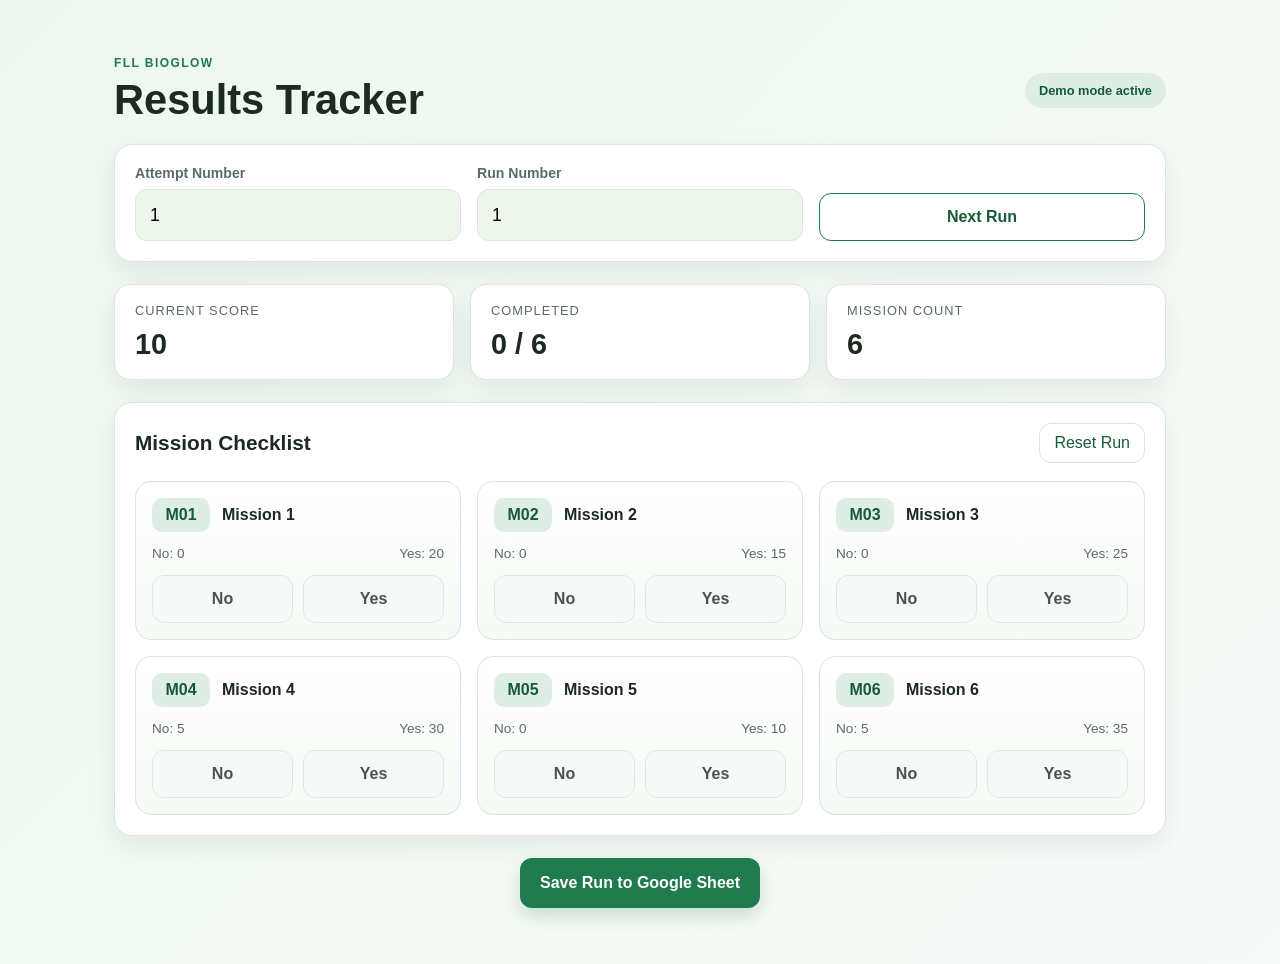
==== robot_game_tracker/frontend/index.html @ 1a1c90d8 "create robot game tracker" ====
<!DOCTYPE html>
<html lang="en">
  <head>
    <meta charset="UTF-8" />
    <meta name="viewport" content="width=device-width, initial-scale=1.0" />
    <title>FLL Bioglow Results Tracker</title>
    <link rel="stylesheet" href="styles.css" />
  </head>
  <body>
    <div class="app-shell">
      <header class="topbar">
        <div>
          <p class="eyebrow">FLL Bioglow</p>
          <h1>Results Tracker</h1>
        </div>
        <div id="saveStatus" class="status-pill" aria-live="polite">Ready</div>
      </header>

      <section class="panel controls">
        <div class="field-group">
          <label for="attemptNumber">Attempt Number</label>
          <input id="attemptNumber" type="number" min="1" value="1" />
        </div>

        <div class="field-group">
          <label for="runNumber">Run Number</label>
          <input id="runNumber" type="number" min="1" value="1" />
        </div>

        <button id="nextRunButton" class="secondary-button" type="button">Next Run</button>
      </section>

      <section class="summary-row">
        <div class="summary-card">
          <span class="summary-label">Current Score</span>
          <strong id="currentScore">0</strong>
        </div>
        <div class="summary-card">
          <span class="summary-label">Completed</span>
          <strong id="completedCount">0 / 0</strong>
        </div>
        <div class="summary-card">
          <span class="summary-label">Mission Count</span>
          <strong id="missionCount">0</strong>
        </div>
      </section>

      <section class="panel mission-panel">
        <div class="mission-header">
          <h2>Mission Checklist</h2>
          <button id="resetRunButton" class="ghost-button" type="button">Reset Run</button>
        </div>

        <div id="missionList" class="mission-list" aria-live="polite"></div>
      </section>

      <section class="actions">
        <button id="saveRunButton" class="primary-button" type="button">Save Run to Google Sheet</button>
      </section>
    </div>

    <script src="app.js"></script>
  </body>
</html>
---- robot_game_tracker/frontend/styles.css ----
:root {
  --bg: #f4f7f2;
  --panel: #ffffff;
  --panel-alt: #eef6ec;
  --primary: #1f7a4d;
  --primary-dark: #165b38;
  --primary-soft: #dfeee5;
  --accent: #d4972a;
  --text: #1d2a22;
  --muted: #5a6c63;
  --border: #d9e5dc;
  --success: #1d8d4a;
  --danger: #d44747;
  --shadow: 0 10px 24px rgba(26, 60, 40, 0.08);
}

* {
  box-sizing: border-box;
}

body {
  margin: 0;
  font-family: Arial, Helvetica, sans-serif;
  background: linear-gradient(135deg, #edf7ef 0%, #f8faf8 100%);
  color: var(--text);
}

button,
input {
  font: inherit;
}

.app-shell {
  max-width: 1100px;
  margin: 32px auto;
  padding: 24px;
}

.topbar {
  display: flex;
  justify-content: space-between;
  align-items: center;
  gap: 16px;
  margin-bottom: 20px;
}

.eyebrow {
  margin: 0 0 6px;
  font-size: 12px;
  letter-spacing: 0.12em;
  text-transform: uppercase;
  color: var(--primary);
  font-weight: 700;
}

h1 {
  margin: 0;
  font-size: clamp(2rem, 4vw, 2.6rem);
}

h2 {
  margin: 0;
  font-size: 1.3rem;
}

.panel {
  background: var(--panel);
  border-radius: 18px;
  box-shadow: var(--shadow);
  border: 1px solid var(--border);
}

.controls {
  padding: 20px;
  display: grid;
  grid-template-columns: repeat(auto-fit, minmax(180px, 1fr));
  gap: 16px;
  align-items: end;
}

.field-group {
  display: flex;
  flex-direction: column;
  gap: 8px;
}

.field-group label {
  font-size: 0.88rem;
  color: var(--muted);
  font-weight: 700;
}

.field-group input {
  height: 52px;
  border-radius: 12px;
  border: 1px solid var(--border);
  padding: 0 14px;
  font-size: 1.1rem;
  background: var(--panel-alt);
}

.primary-button,
.secondary-button,
.ghost-button,
.answer-button {
  border: none;
  border-radius: 12px;
  cursor: pointer;
  transition: transform 0.15s ease, box-shadow 0.15s ease, opacity 0.15s ease;
}

.primary-button:hover,
.secondary-button:hover,
.ghost-button:hover,
.answer-button:hover {
  transform: translateY(-1px);
}

.primary-button {
  background: var(--primary);
  color: white;
  padding: 16px 20px;
  font-weight: 700;
  box-shadow: 0 8px 18px rgba(31, 122, 77, 0.2);
}

.secondary-button {
  background: #fff;
  color: var(--primary-dark);
  border: 1px solid var(--primary);
  padding: 14px 18px;
  font-weight: 700;
}

.ghost-button {
  background: transparent;
  color: var(--primary-dark);
  border: 1px solid var(--border);
  padding: 10px 14px;
}

.summary-row {
  margin: 22px 0;
  display: grid;
  grid-template-columns: repeat(auto-fit, minmax(160px, 1fr));
  gap: 16px;
}

.summary-card {
  background: var(--panel);
  border: 1px solid var(--border);
  border-radius: 16px;
  padding: 18px 20px;
  box-shadow: var(--shadow);
  display: flex;
  flex-direction: column;
  gap: 10px;
}

.summary-label {
  font-size: 0.8rem;
  letter-spacing: 0.08em;
  text-transform: uppercase;
  color: var(--muted);
}

.summary-card strong {
  font-size: 1.8rem;
}

.status-pill {
  display: inline-flex;
  align-items: center;
  justify-content: center;
  min-width: 100px;
  padding: 10px 14px;
  border-radius: 999px;
  font-size: 0.8rem;
  font-weight: 700;
  background: var(--primary-soft);
  color: var(--primary-dark);
}

.mission-panel {
  padding: 20px;
}

.mission-header {
  display: flex;
  justify-content: space-between;
  align-items: center;
  gap: 16px;
  margin-bottom: 18px;
}

.mission-list {
  display: grid;
  grid-template-columns: repeat(auto-fit, minmax(260px, 1fr));
  gap: 16px;
}

.mission-card {
  background: linear-gradient(180deg, #ffffff 0%, #f6faf6 100%);
  border: 1px solid var(--border);
  border-radius: 16px;
  padding: 16px;
  display: flex;
  flex-direction: column;
  gap: 14px;
}

.mission-top {
  display: flex;
  justify-content: space-between;
  align-items: center;
  gap: 12px;
}

.mission-id {
  display: inline-flex;
  align-items: center;
  justify-content: center;
  min-width: 58px;
  padding: 8px 10px;
  border-radius: 10px;
  font-weight: 700;
  color: var(--primary-dark);
  background: var(--primary-soft);
}

.mission-name {
  font-weight: 700;
  flex: 1;
}

.score-strip {
  display: flex;
  justify-content: space-between;
  gap: 12px;
  font-size: 0.85rem;
  color: var(--muted);
}

.answer-row {
  display: grid;
  grid-template-columns: 1fr 1fr;
  gap: 10px;
}

.answer-button {
  padding: 14px 10px;
  font-weight: 700;
  border: 1px solid var(--border);
  background: #f7f9f8;
  color: var(--text);
}

.answer-button.inactive {
  opacity: 0.8;
}

.answer-button.yes.selected {
  background: rgba(29, 141, 74, 0.12);
  border-color: var(--success);
  color: var(--success);
}

.answer-button.no.selected {
  background: rgba(212, 71, 71, 0.08);
  border-color: var(--danger);
  color: var(--danger);
}

.actions {
  margin-top: 22px;
  display: flex;
  justify-content: center;
}

@media (max-width: 640px) {
  .app-shell {
    padding: 16px;
  }

  .topbar,
  .mission-header {
    flex-direction: column;
    align-items: flex-start;
  }
}
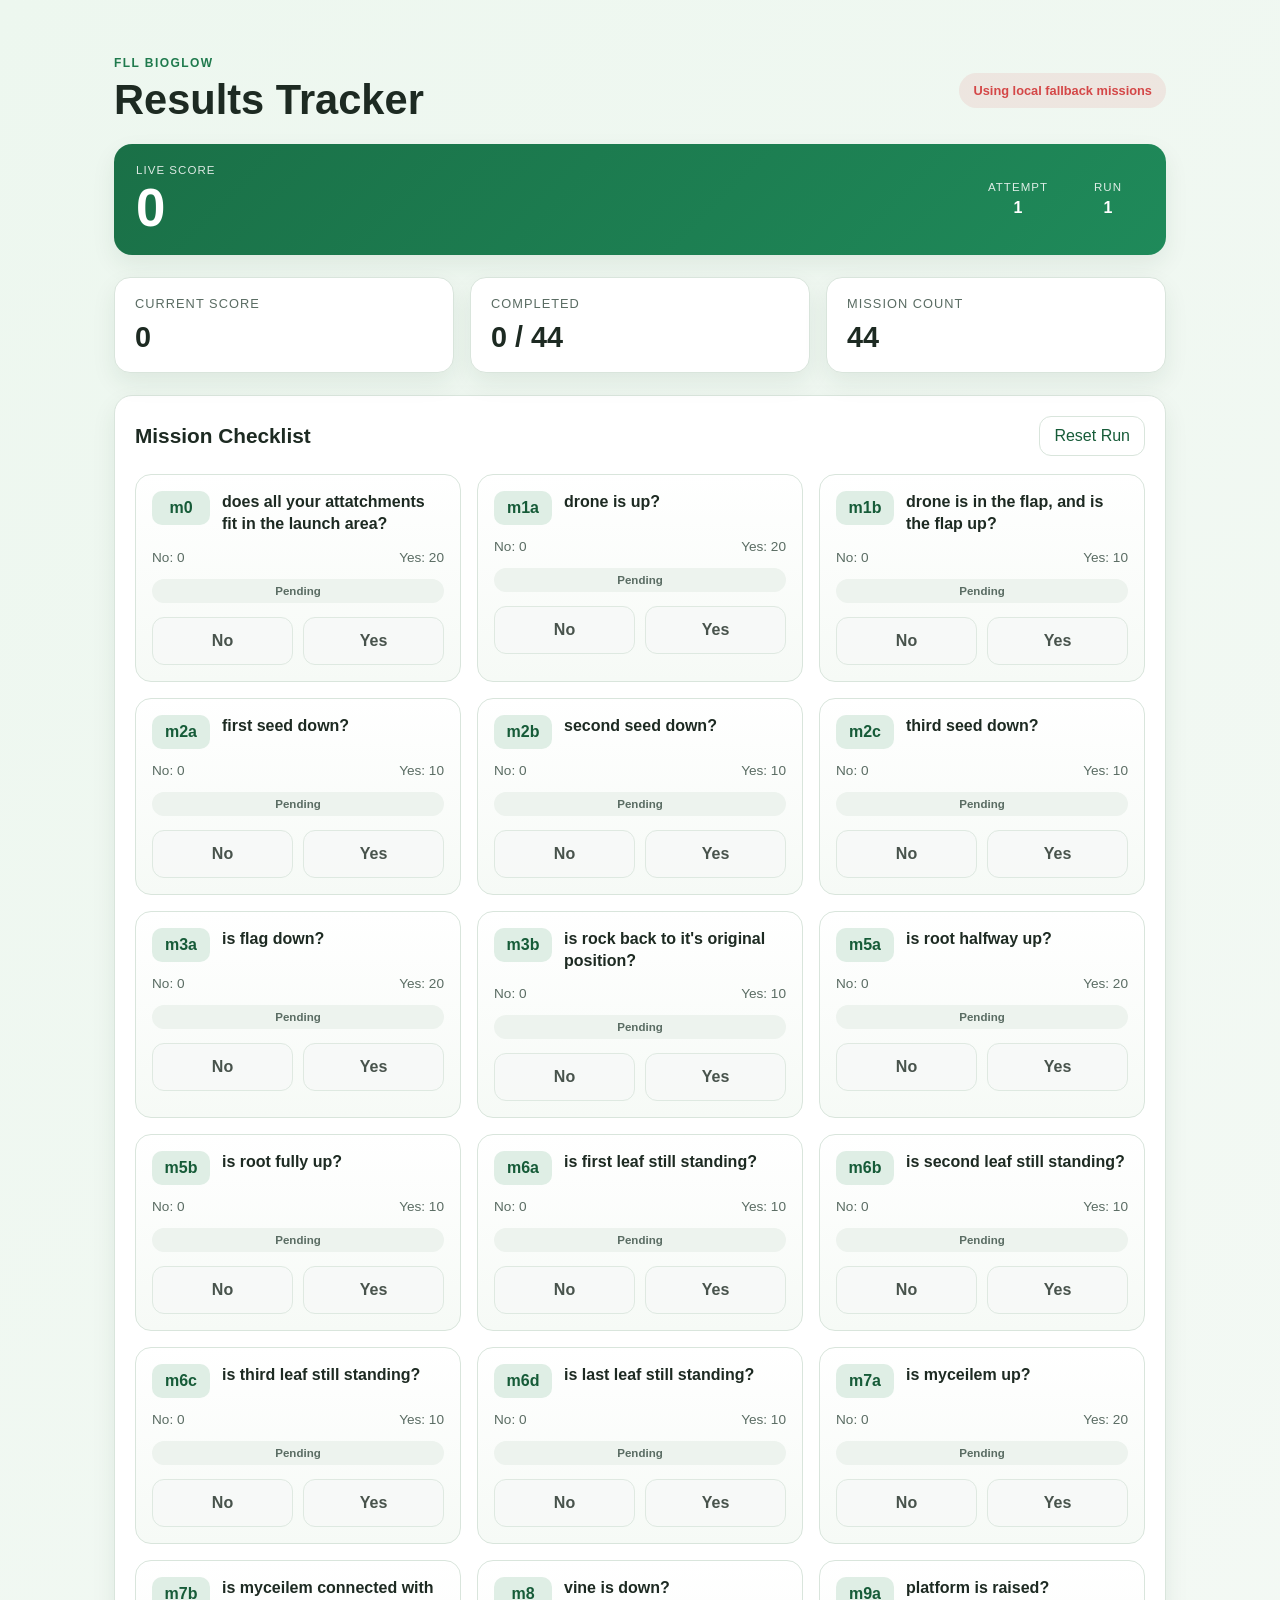
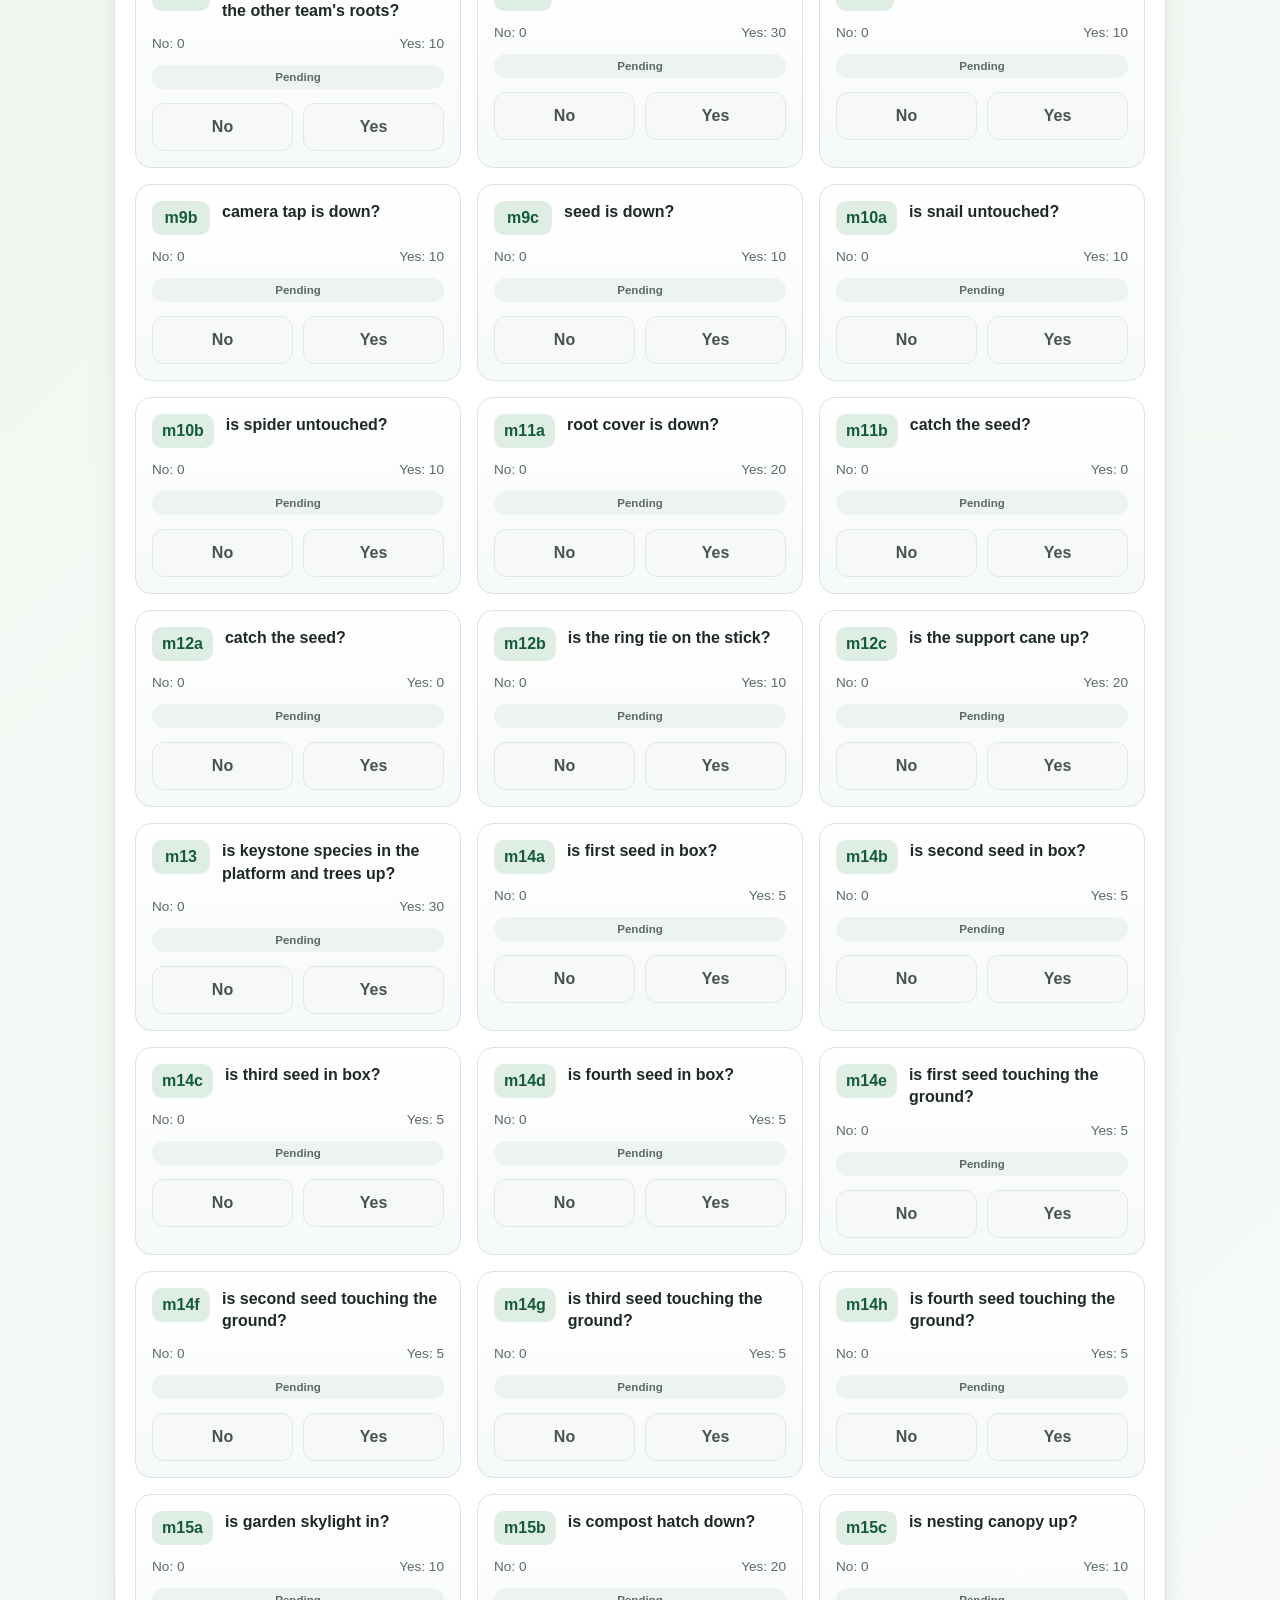
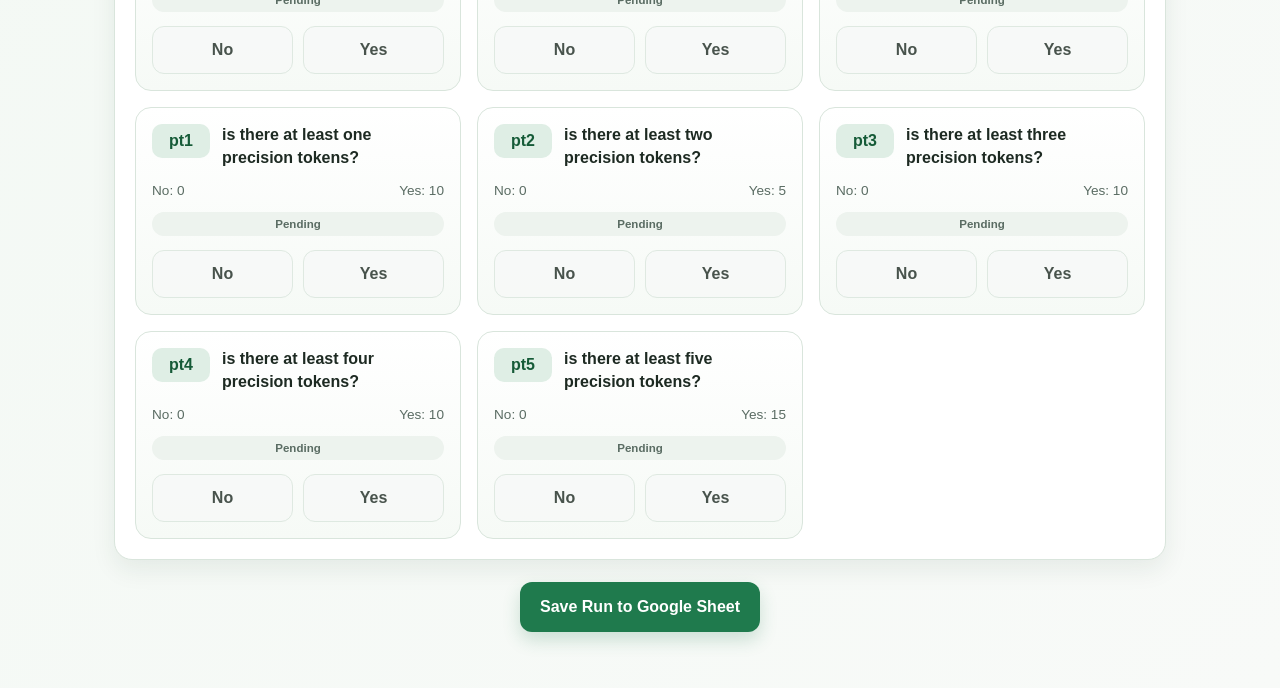
==== commit 14c13f20: "try to make robot game tracker" ====
--- a/robot_game_tracker/frontend/index.html
+++ b/robot_game_tracker/frontend/index.html
@@ -16,18 +16,21 @@
         <div id="saveStatus" class="status-pill" aria-live="polite">Ready</div>
       </header>
 
-      <section class="panel controls">
-        <div class="field-group">
-          <label for="attemptNumber">Attempt Number</label>
-          <input id="attemptNumber" type="number" min="1" value="1" />
+      <section class="score-banner panel">
+        <div class="score-banner-main">
+          <span class="score-label">Live Score</span>
+          <strong id="liveScore" class="live-score">0</strong>
         </div>
-
-        <div class="field-group">
-          <label for="runNumber">Run Number</label>
-          <input id="runNumber" type="number" min="1" value="1" />
+        <div class="score-banner-meta">
+          <div>
+            <span class="meta-label">Attempt</span>
+            <strong id="attemptBadge">1</strong>
+          </div>
+          <div>
+            <span class="meta-label">Run</span>
+            <strong id="runBadge">1</strong>
+          </div>
         </div>
-
-        <button id="nextRunButton" class="secondary-button" type="button">Next Run</button>
       </section>
 
       <section class="summary-row">
--- a/robot_game_tracker/frontend/styles.css
+++ b/robot_game_tracker/frontend/styles.css
@@ -139,6 +139,50 @@
   padding: 10px 14px;
 }
 
+.score-banner {
+  display: flex;
+  justify-content: space-between;
+  align-items: center;
+  gap: 16px;
+  padding: 20px 22px;
+  margin-bottom: 20px;
+  background: linear-gradient(135deg, #1a7047 0%, #1f8a5a 100%);
+  color: white;
+  border: none;
+}
+
+.score-banner-main {
+  display: flex;
+  flex-direction: column;
+  gap: 6px;
+}
+
+.score-label,
+.meta-label {
+  font-size: 0.72rem;
+  letter-spacing: 0.09em;
+  text-transform: uppercase;
+  opacity: 0.85;
+}
+
+.live-score {
+  font-size: clamp(2.2rem, 5vw, 3.3rem);
+  line-height: 1;
+}
+
+.score-banner-meta {
+  display: flex;
+  gap: 18px;
+}
+
+.score-banner-meta div {
+  display: flex;
+  flex-direction: column;
+  gap: 6px;
+  min-width: 72px;
+  text-align: center;
+}
+
 .summary-row {
   margin: 22px 0;
   display: grid;
@@ -207,12 +251,13 @@
   display: flex;
   flex-direction: column;
   gap: 14px;
+  min-height: 190px;
 }
 
 .mission-top {
   display: flex;
   justify-content: space-between;
-  align-items: center;
+  align-items: flex-start;
   gap: 12px;
 }
 
@@ -231,6 +276,29 @@
 .mission-name {
   font-weight: 700;
   flex: 1;
+  line-height: 1.4;
+}
+
+.status-badge {
+  display: inline-flex;
+  align-items: center;
+  justify-content: center;
+  padding: 6px 10px;
+  border-radius: 999px;
+  font-size: 0.72rem;
+  font-weight: 700;
+  background: #edf3ee;
+  color: var(--muted);
+}
+
+.status-badge.yes {
+  background: rgba(29, 141, 74, 0.12);
+  color: var(--success);
+}
+
+.status-badge.no {
+  background: rgba(212, 71, 71, 0.08);
+  color: var(--danger);
 }
 
 .score-strip {
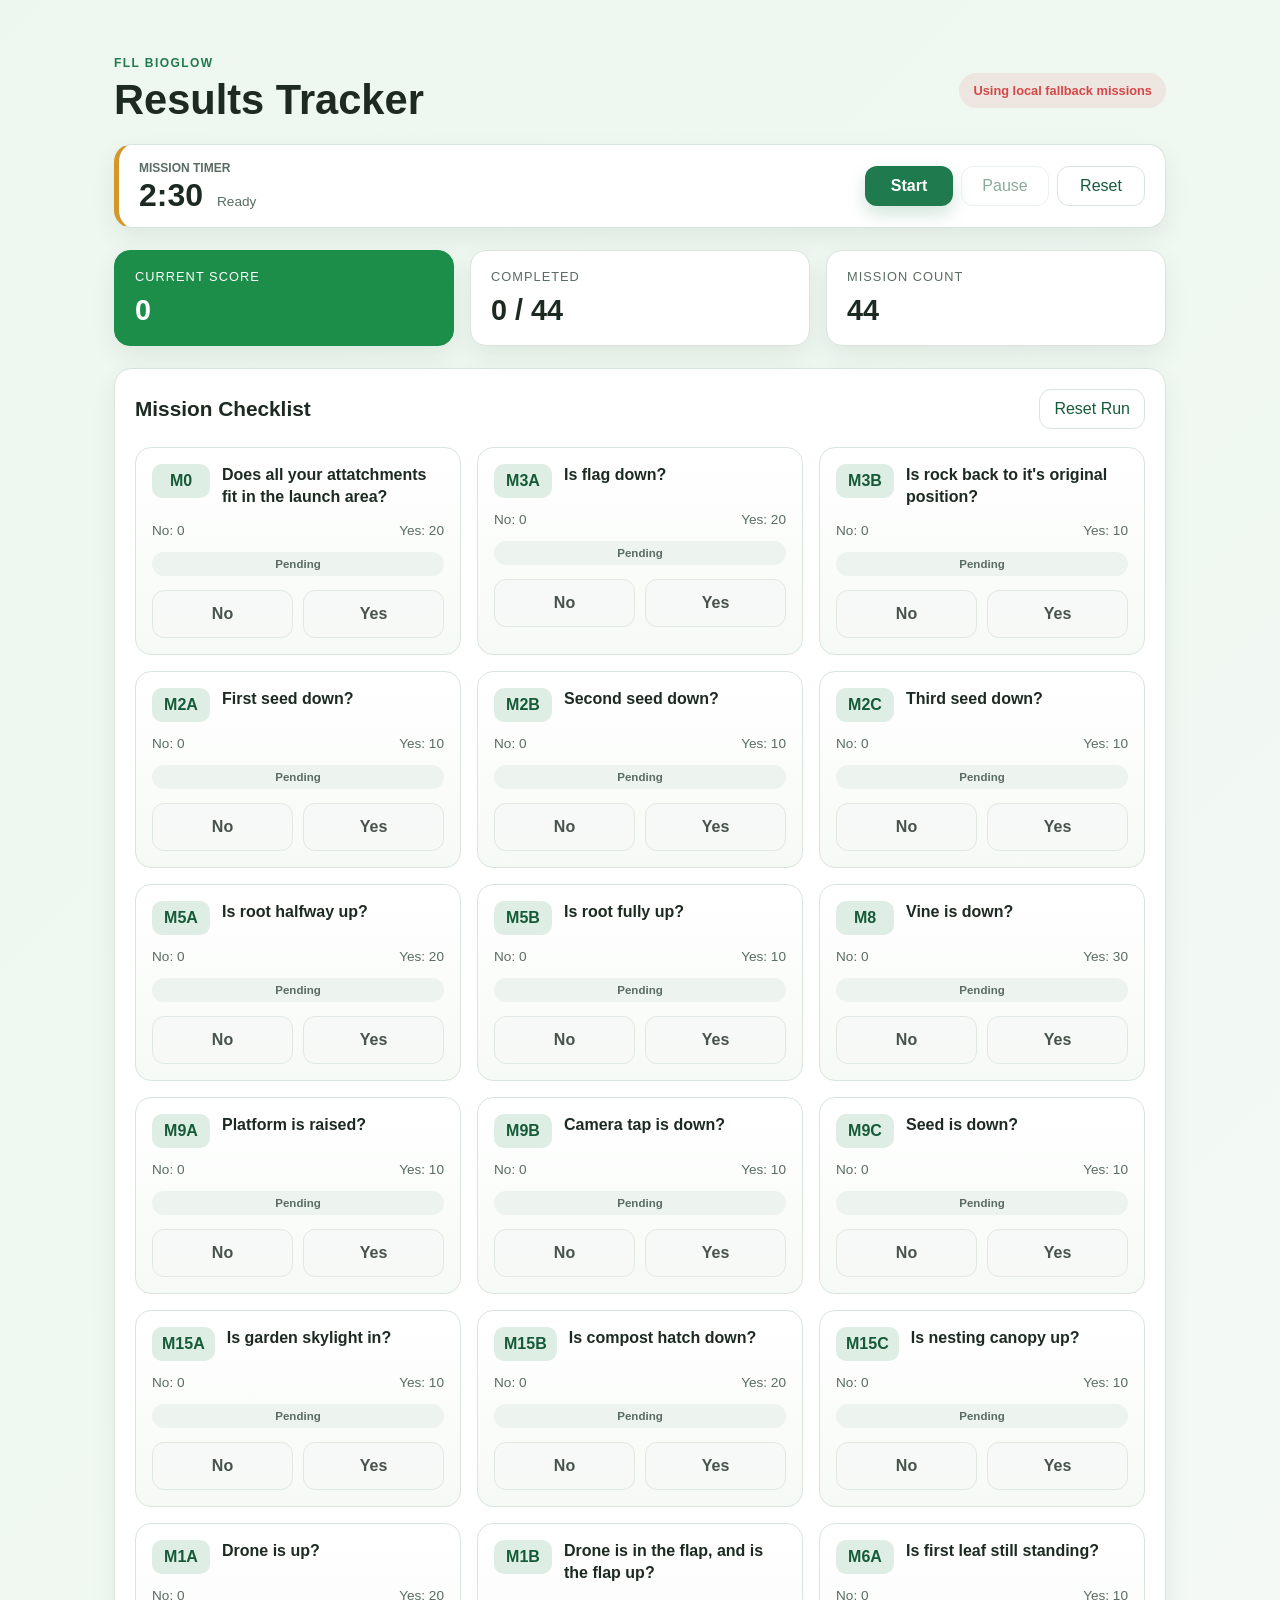
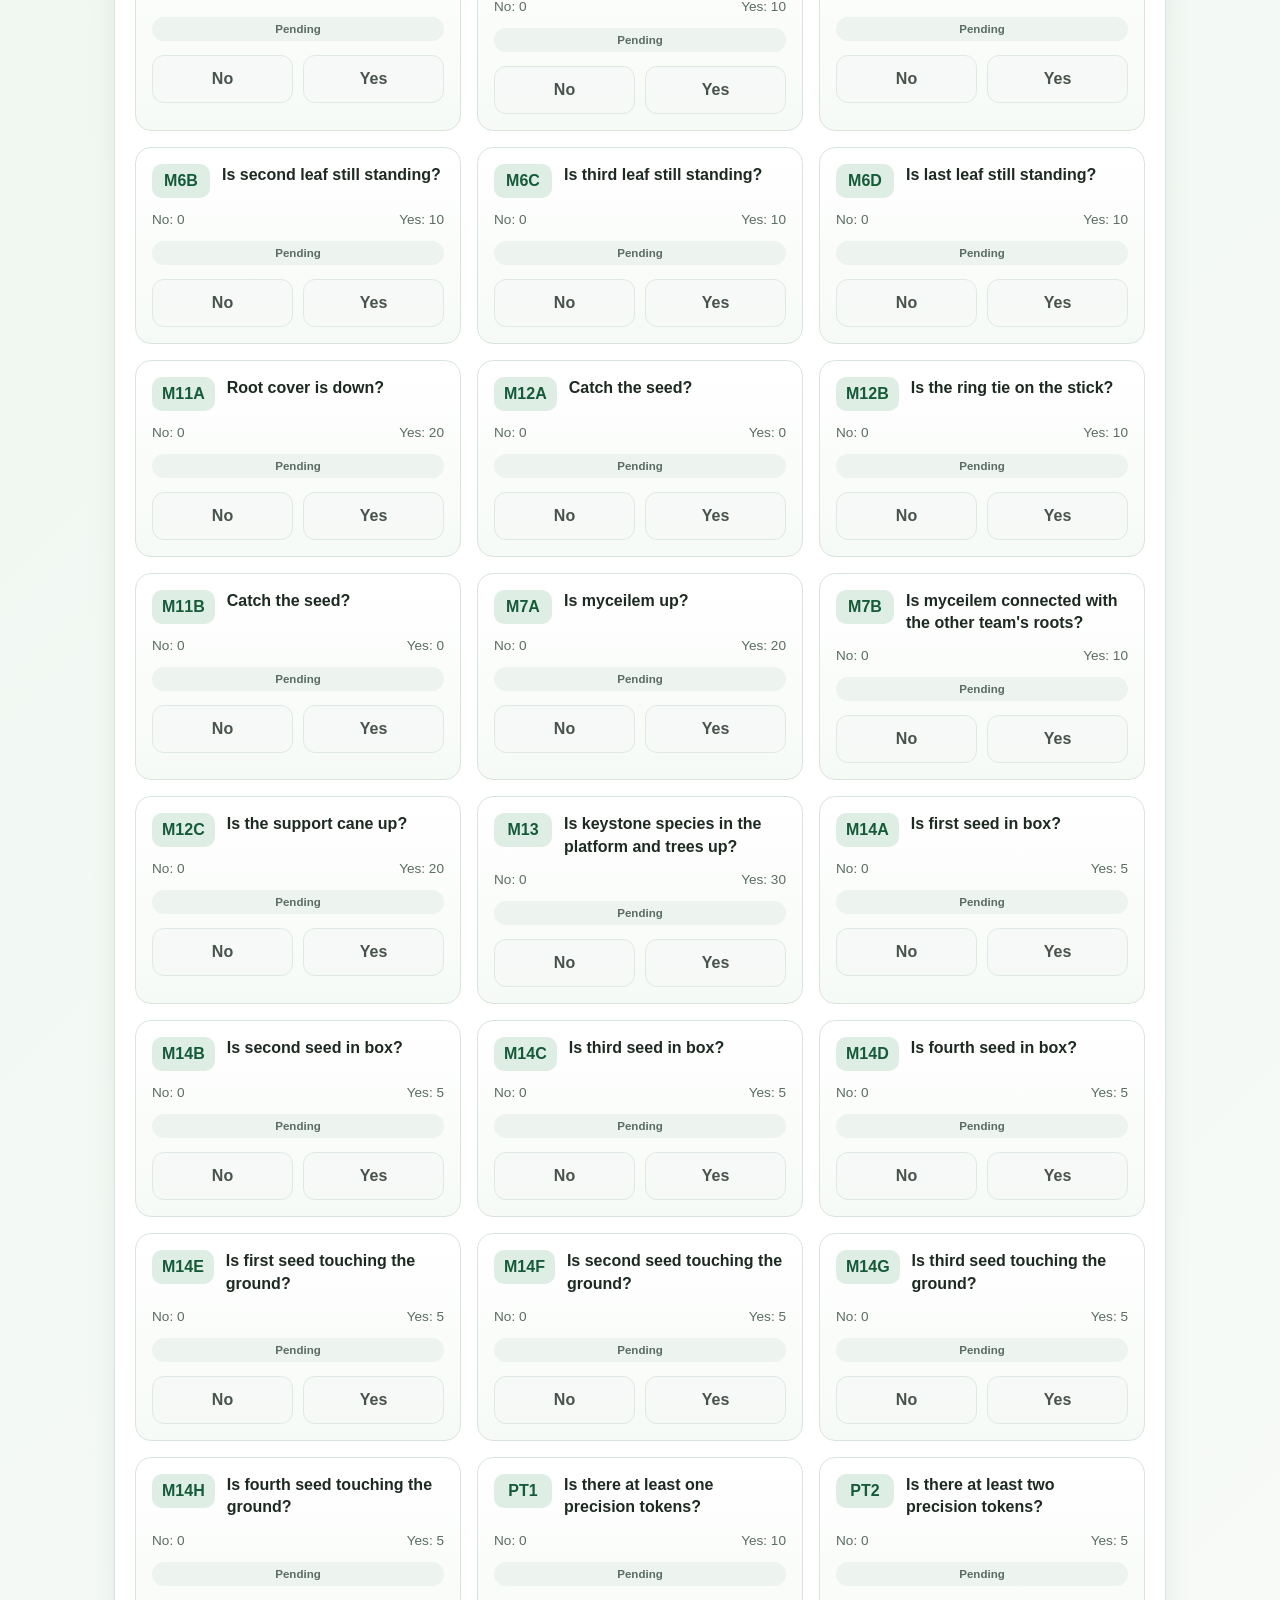
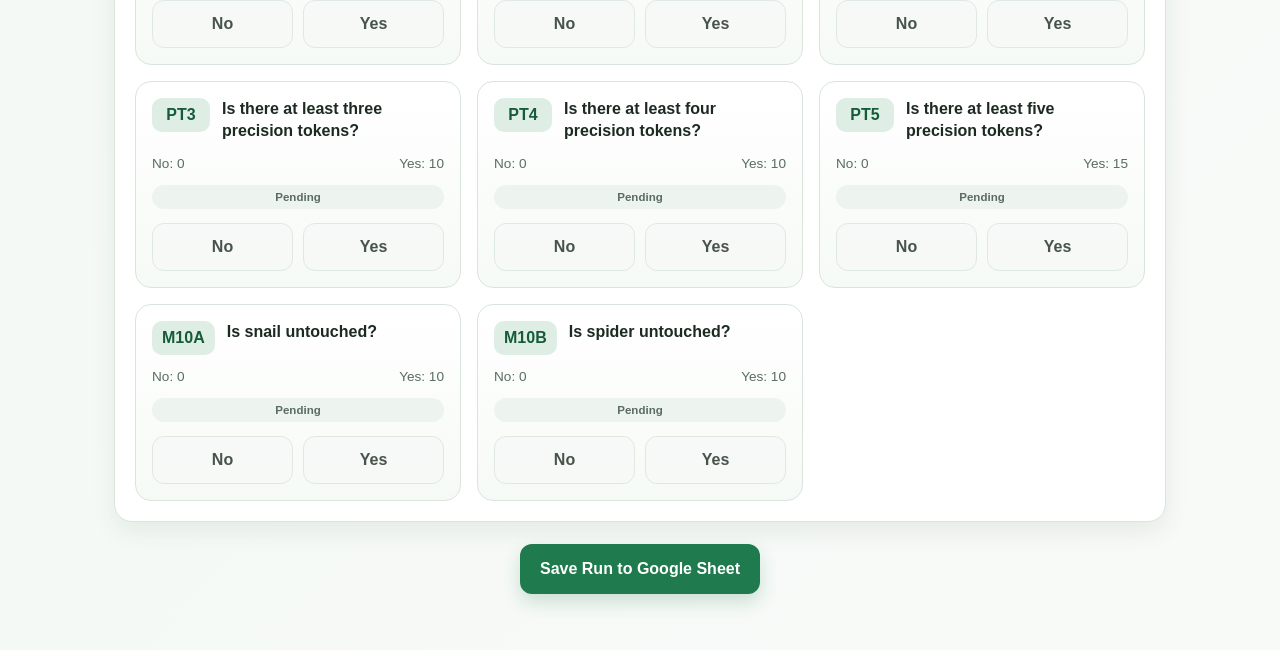
==== commit d0451a9b: "try to make robot game tracker & timer" ====
--- a/robot_game_tracker/frontend/index.html
+++ b/robot_game_tracker/frontend/index.html
@@ -16,25 +16,21 @@
         <div id="saveStatus" class="status-pill" aria-live="polite">Ready</div>
       </header>
 
-      <section class="score-banner panel">
-        <div class="score-banner-main">
-          <span class="score-label">Live Score</span>
-          <strong id="liveScore" class="live-score">0</strong>
+      <section class="timer-panel panel" aria-label="Mission timer">
+        <div class="timer-info">
+          <span class="timer-label">Mission Timer</span>
+          <strong id="timerDisplay" class="timer-display" role="timer" aria-live="off">2:30</strong>
+          <span id="timerState" class="timer-state">Ready</span>
         </div>
-        <div class="score-banner-meta">
-          <div>
-            <span class="meta-label">Attempt</span>
-            <strong id="attemptBadge">1</strong>
-          </div>
-          <div>
-            <span class="meta-label">Run</span>
-            <strong id="runBadge">1</strong>
-          </div>
+        <div class="timer-controls">
+          <button id="startTimerButton" class="primary-button" type="button">Start</button>
+          <button id="pauseTimerButton" class="ghost-button" type="button" disabled>Pause</button>
+          <button id="resetTimerButton" class="ghost-button" type="button">Reset</button>
         </div>
       </section>
 
       <section class="summary-row">
-        <div class="summary-card">
+        <div class="summary-card current-score-card">
           <span class="summary-label">Current Score</span>
           <strong id="currentScore">0</strong>
         </div>
--- a/robot_game_tracker/frontend/styles.css
+++ b/robot_game_tracker/frontend/styles.css
@@ -139,48 +139,62 @@
   padding: 10px 14px;
 }
 
-.score-banner {
-  display: flex;
-  justify-content: space-between;
-  align-items: center;
-  gap: 16px;
-  padding: 20px 22px;
+.timer-panel {
+  display: flex;
+  align-items: center;
+  justify-content: space-between;
+  gap: 20px;
+  padding: 16px 20px;
   margin-bottom: 20px;
-  background: linear-gradient(135deg, #1a7047 0%, #1f8a5a 100%);
-  color: white;
-  border: none;
-}
-
-.score-banner-main {
-  display: flex;
-  flex-direction: column;
-  gap: 6px;
-}
-
-.score-label,
-.meta-label {
-  font-size: 0.72rem;
-  letter-spacing: 0.09em;
+  border-left: 5px solid var(--accent);
+}
+
+.timer-info {
+  display: grid;
+  grid-template-columns: auto auto;
+  align-items: baseline;
+  column-gap: 14px;
+  row-gap: 4px;
+}
+
+.timer-label {
+  grid-column: 1 / -1;
+  color: var(--muted);
+  font-size: 0.75rem;
+  font-weight: 700;
   text-transform: uppercase;
-  opacity: 0.85;
-}
-
-.live-score {
-  font-size: clamp(2.2rem, 5vw, 3.3rem);
+}
+
+.timer-display {
+  color: var(--text);
+  font-size: 2rem;
+  font-variant-numeric: tabular-nums;
   line-height: 1;
 }
 
-.score-banner-meta {
-  display: flex;
-  gap: 18px;
-}
-
-.score-banner-meta div {
-  display: flex;
-  flex-direction: column;
-  gap: 6px;
-  min-width: 72px;
-  text-align: center;
+.timer-display.timer-low {
+  color: var(--danger);
+}
+
+.timer-state {
+  color: var(--muted);
+  font-size: 0.85rem;
+}
+
+.timer-controls {
+  display: flex;
+  gap: 8px;
+}
+
+.timer-controls button {
+  min-width: 88px;
+  padding: 10px 14px;
+}
+
+.timer-controls button:disabled {
+  cursor: default;
+  opacity: 0.5;
+  transform: none;
 }
 
 .summary-row {
@@ -210,6 +224,16 @@
 
 .summary-card strong {
   font-size: 1.8rem;
+}
+
+.current-score-card {
+  background: var(--success);
+  border-color: var(--success);
+}
+
+.current-score-card .summary-label,
+#currentScore {
+  color: white;
 }
 
 .status-pill {
@@ -351,8 +375,18 @@
   }
 
   .topbar,
-  .mission-header {
+  .mission-header,
+  .timer-panel {
     flex-direction: column;
     align-items: flex-start;
   }
-}
+
+  .timer-controls {
+    width: 100%;
+  }
+
+  .timer-controls button {
+    flex: 1;
+    min-width: 0;
+  }
+}
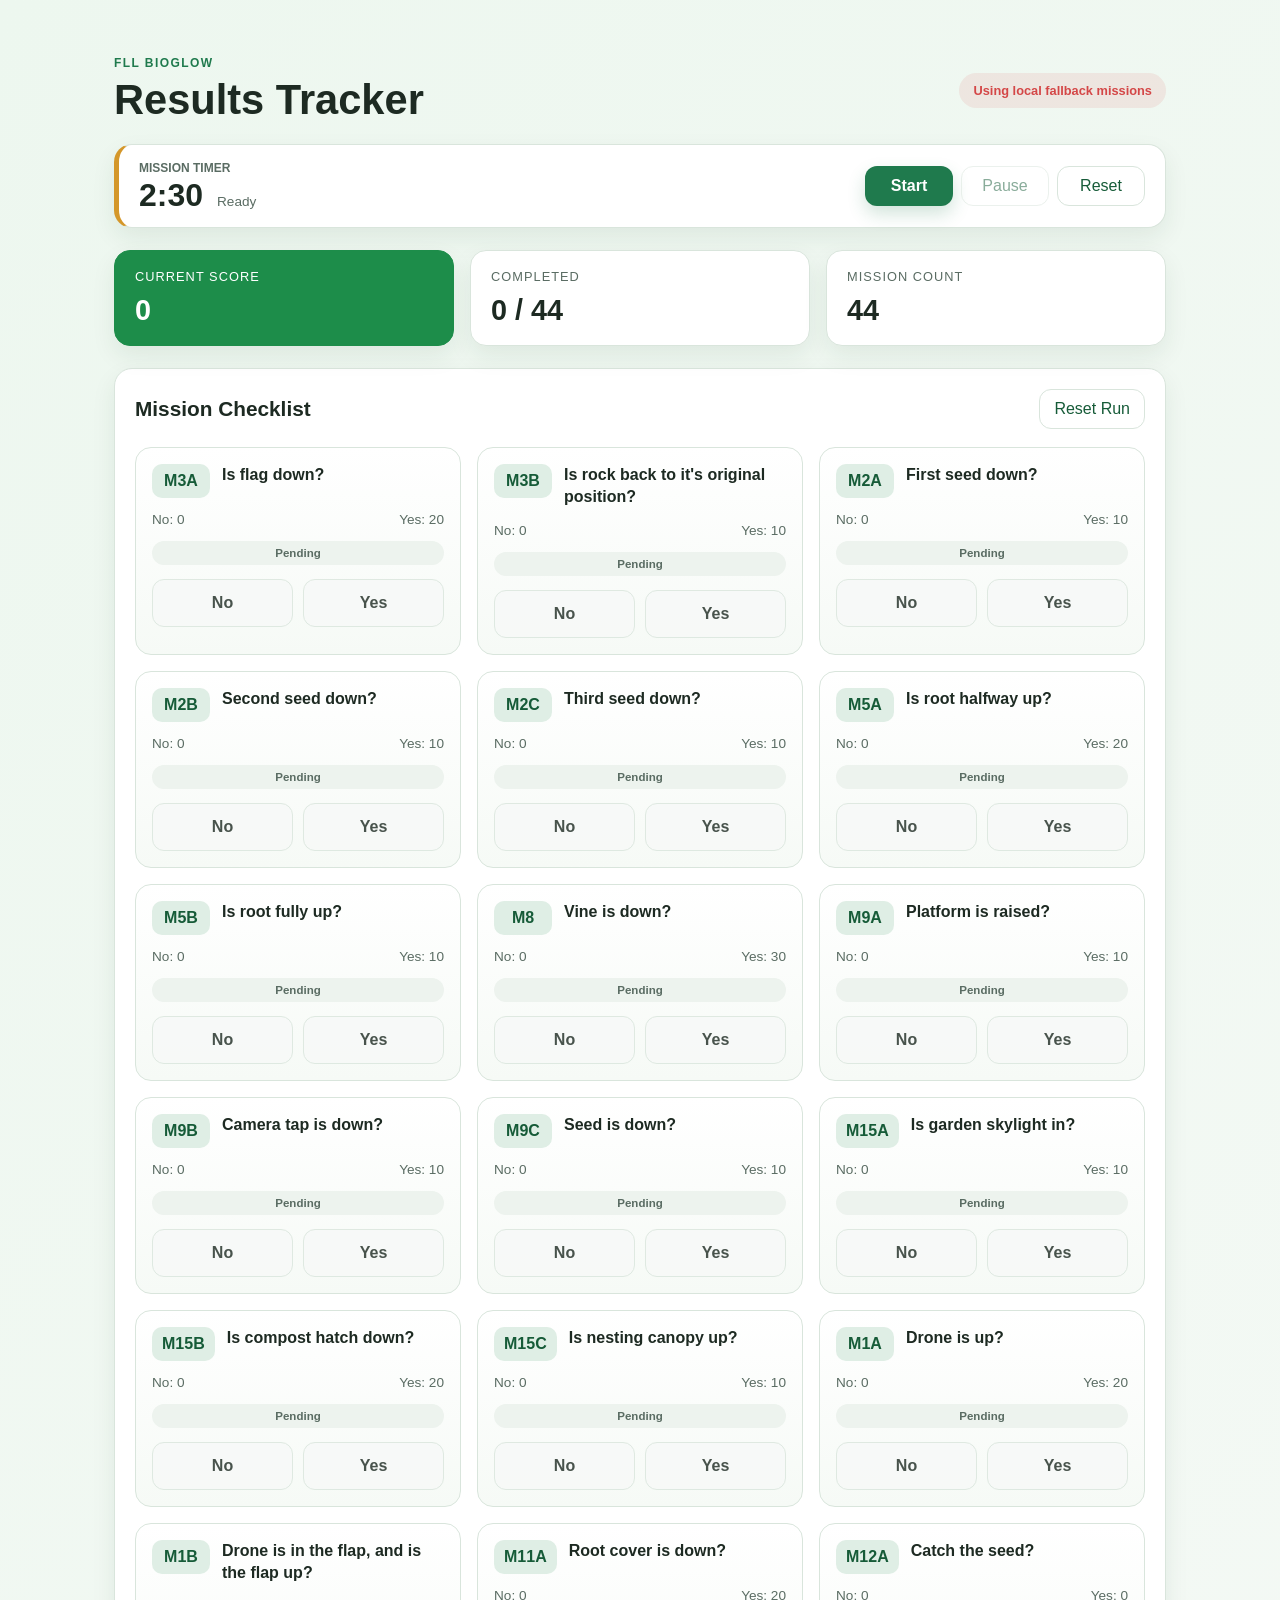
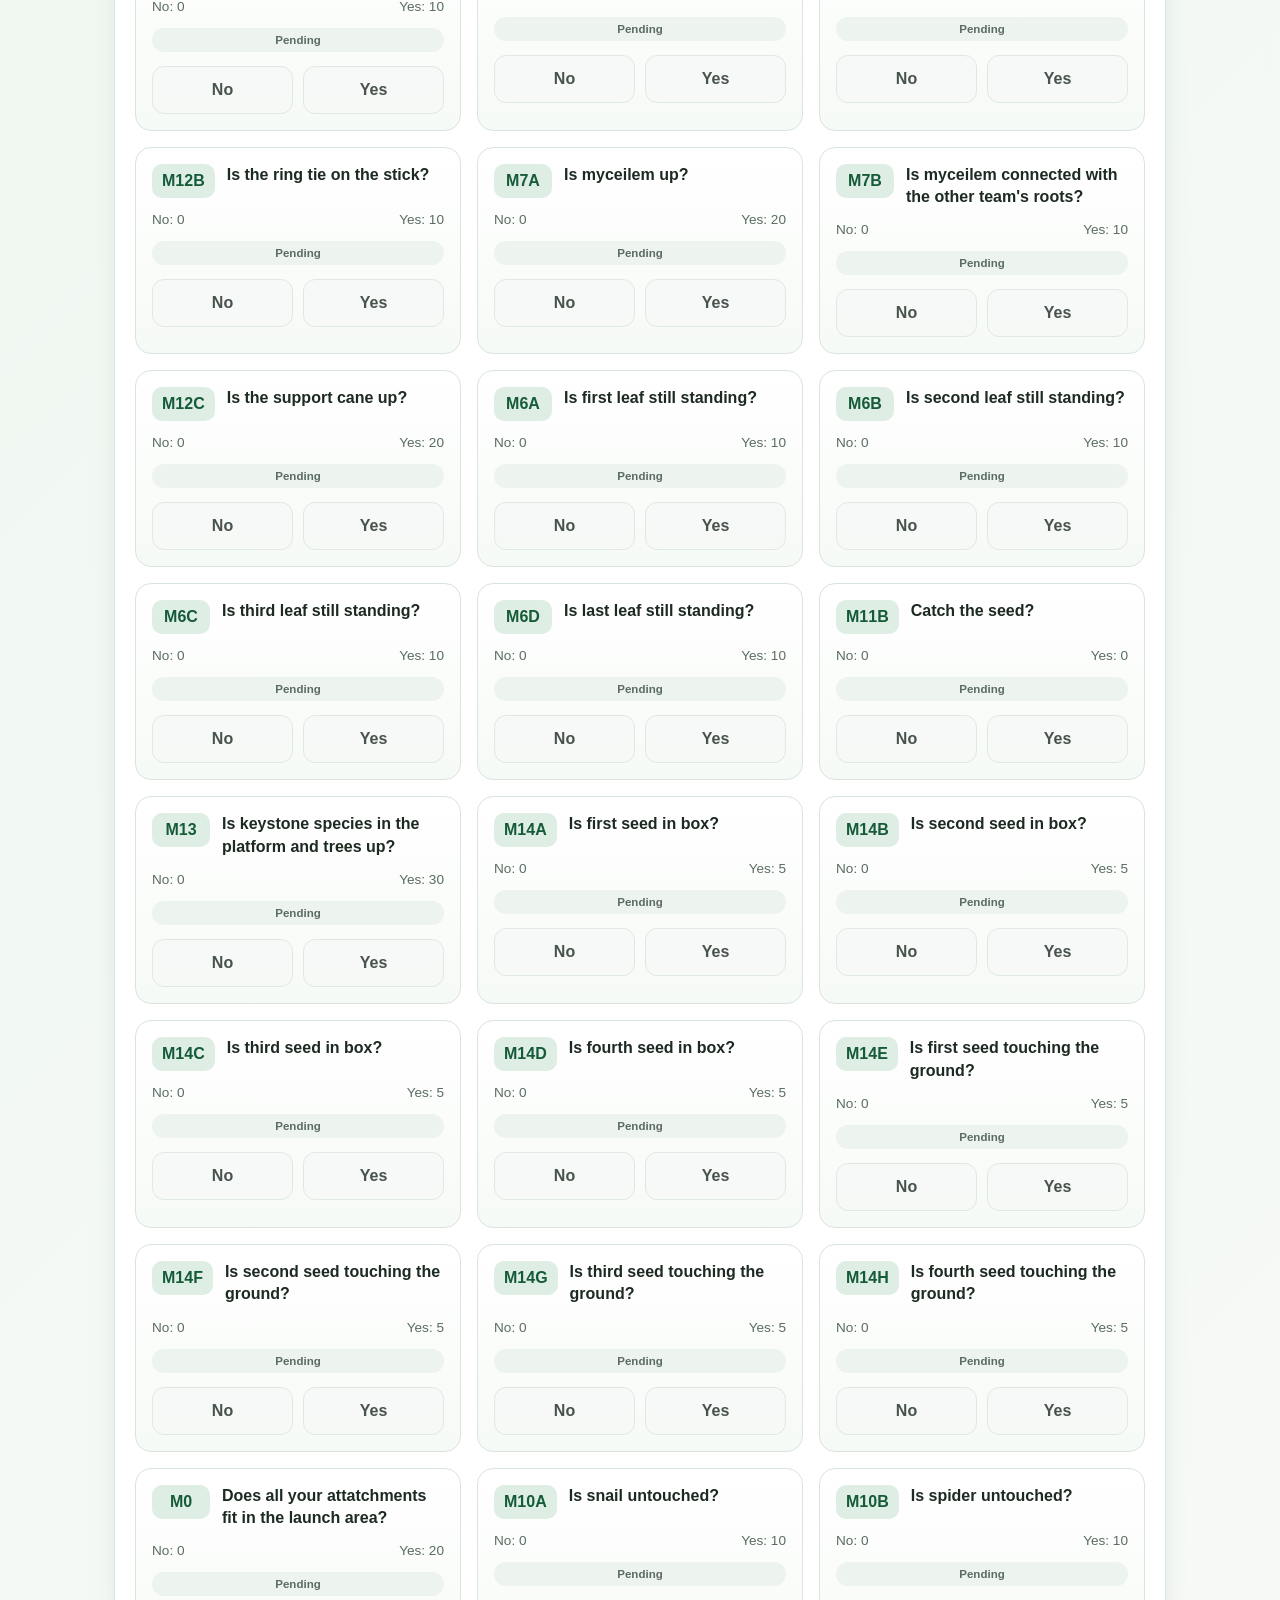
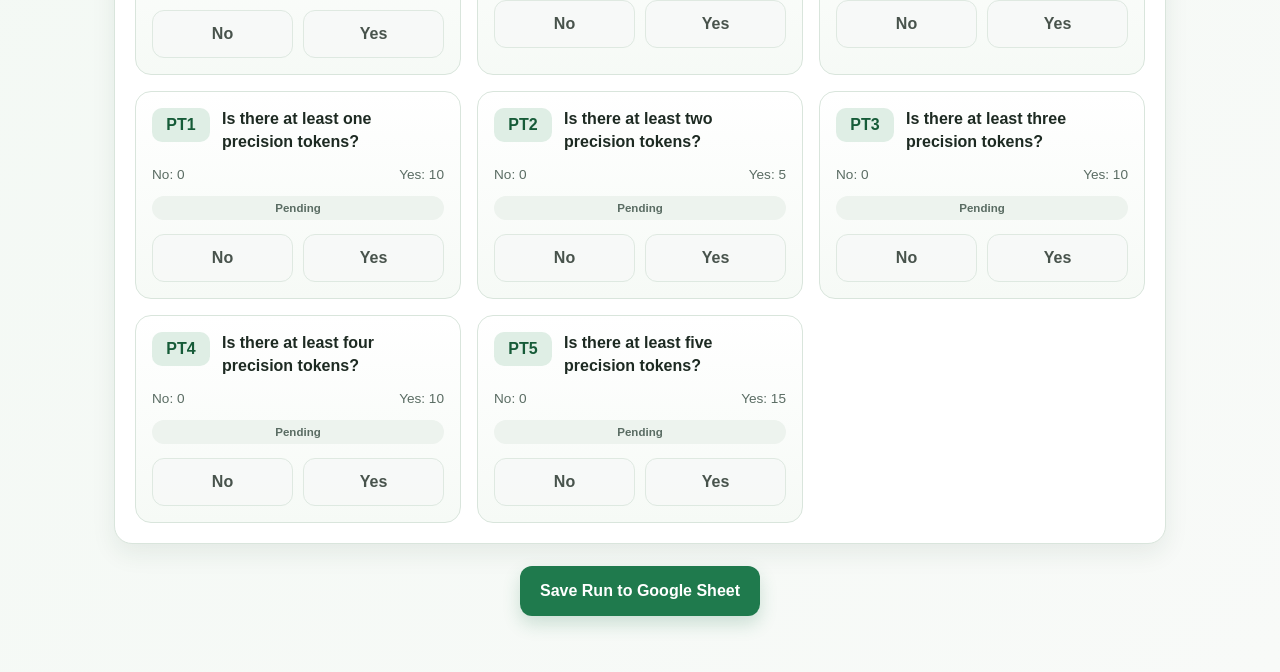
==== commit bfc6e4a5: "work on robot game tracker backend" ====
--- a/robot_game_tracker/frontend/index.html
+++ b/robot_game_tracker/frontend/index.html
@@ -60,4 +60,4 @@
 
     <script src="app.js"></script>
   </body>
-</html>
+</html>
--- a/robot_game_tracker/frontend/styles.css
+++ b/robot_game_tracker/frontend/styles.css
@@ -369,9 +369,71 @@
   justify-content: center;
 }
 
+.completion-shell {
+  min-height: calc(100vh - 64px);
+  display: grid;
+  align-content: center;
+}
+
+.completion-panel {
+  width: min(100%, 560px);
+  margin: 0 auto;
+  padding: 32px;
+  border-top: 5px solid var(--success);
+}
+
+.completion-panel h2 {
+  margin: 0 0 12px;
+  font-size: 1.8rem;
+}
+
+.completion-message {
+  margin: 0;
+  color: var(--muted);
+  line-height: 1.5;
+}
+
+.completion-details {
+  display: grid;
+  grid-template-columns: repeat(auto-fit, minmax(150px, 1fr));
+  gap: 12px;
+  margin: 24px 0;
+}
+
+.completion-detail {
+  padding: 14px;
+  background: var(--panel-alt);
+  border: 1px solid var(--border);
+  border-radius: 8px;
+}
+
+.completion-detail span,
+.completion-detail strong {
+  display: block;
+}
+
+.completion-detail span {
+  margin-bottom: 6px;
+  color: var(--muted);
+  font-size: 0.8rem;
+}
+
+.completion-link {
+  display: inline-flex;
+  text-decoration: none;
+}
+
 @media (max-width: 640px) {
   .app-shell {
     padding: 16px;
+  }
+
+  .completion-shell {
+    min-height: calc(100vh - 32px);
+  }
+
+  .completion-panel {
+    padding: 22px;
   }
 
   .topbar,
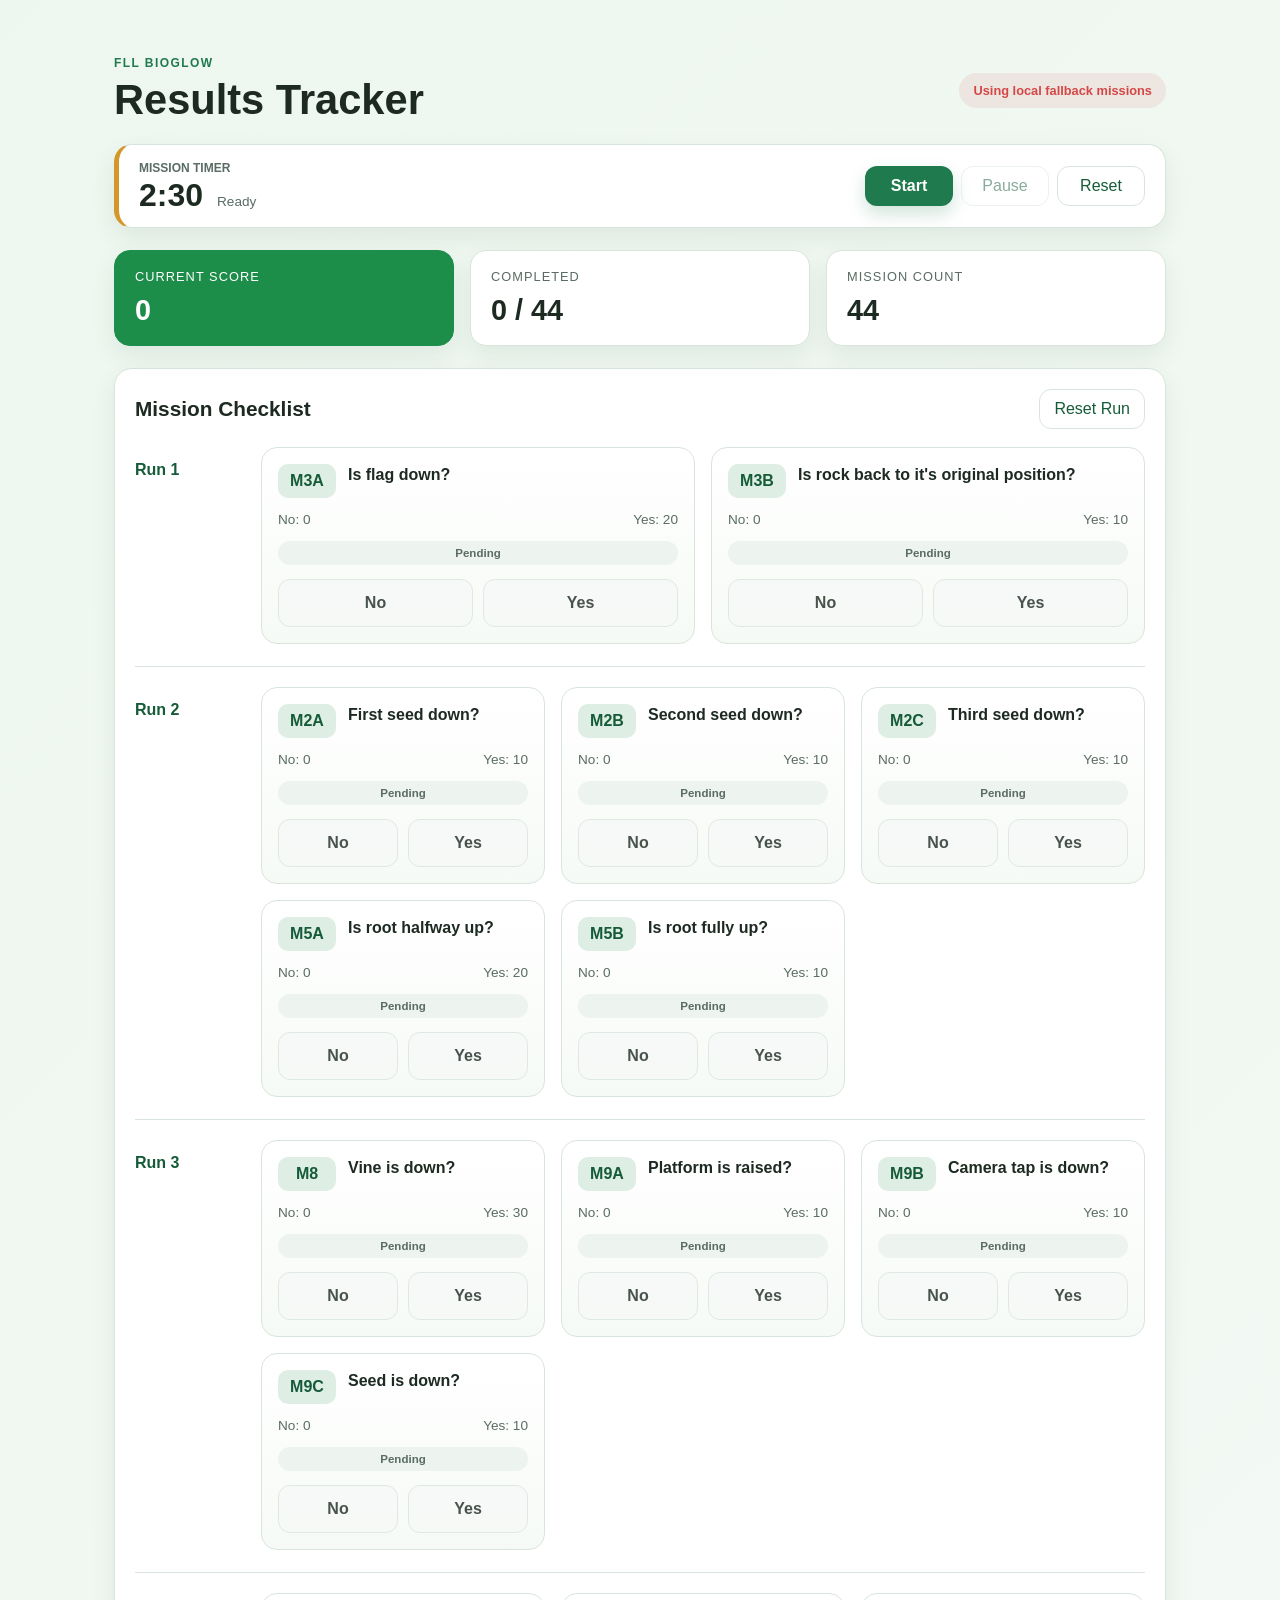
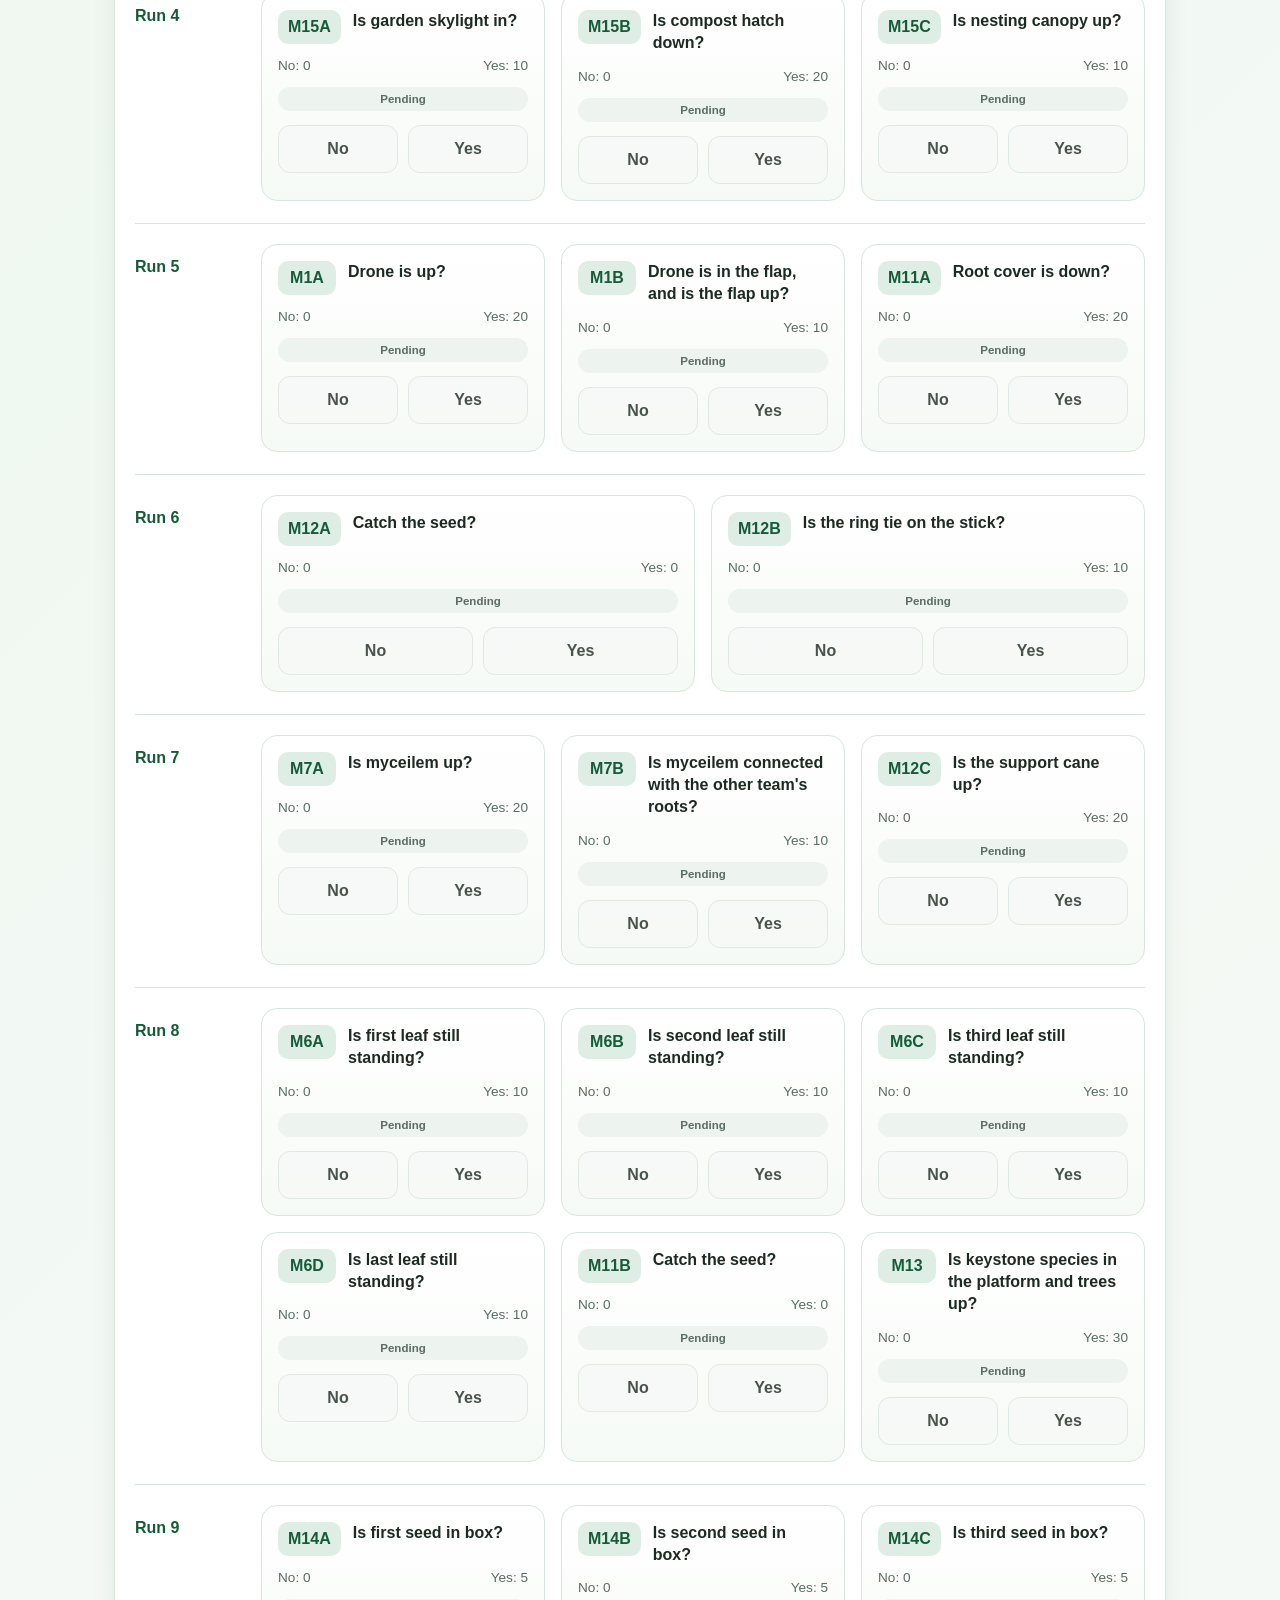
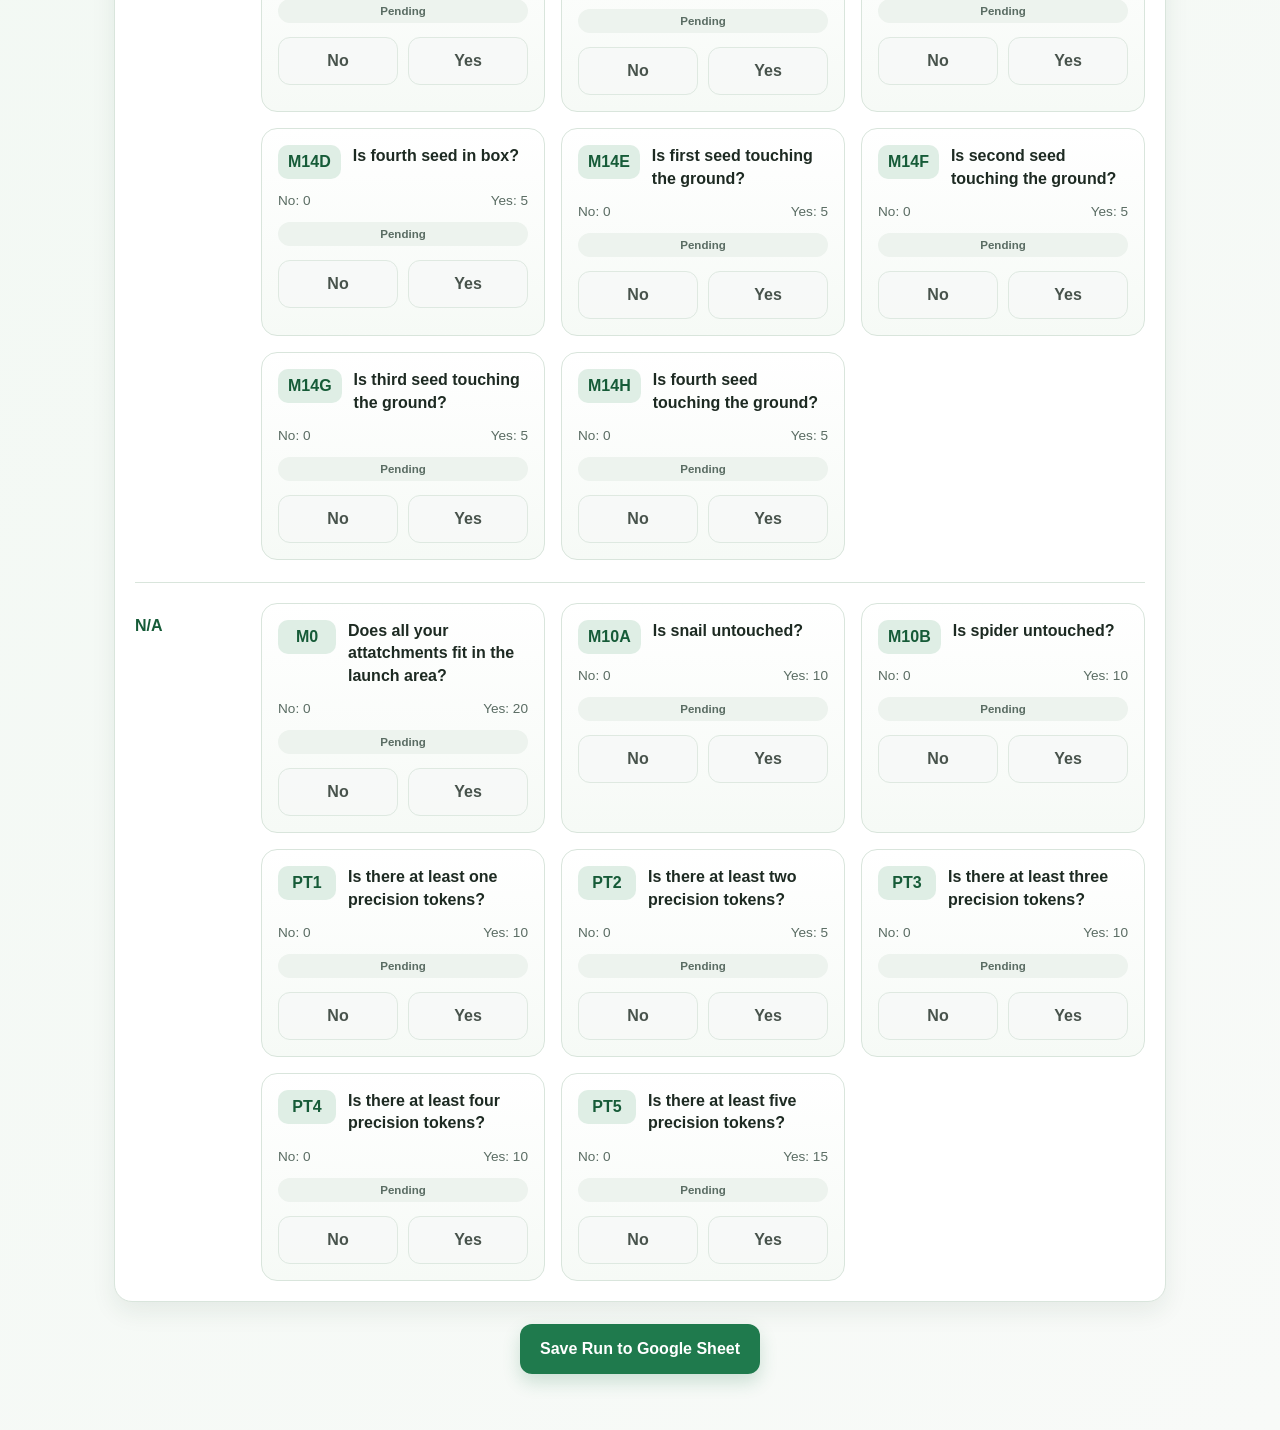
==== commit 8220ea6c: "work on robot game tracker frontend" ====
--- a/robot_game_tracker/frontend/index.html
+++ b/robot_game_tracker/frontend/index.html
@@ -58,6 +58,6 @@
       </section>
     </div>
 
-    <script src="app.js"></script>
+    <script src="app.js?v=save-guard-20261014"></script>
   </body>
 </html>
--- a/robot_game_tracker/frontend/styles.css
+++ b/robot_game_tracker/frontend/styles.css
@@ -124,6 +124,13 @@
   box-shadow: 0 8px 18px rgba(31, 122, 77, 0.2);
 }
 
+.primary-button:disabled {
+  cursor: wait;
+  opacity: 0.65;
+  transform: none;
+  box-shadow: none;
+}
+
 .secondary-button {
   background: #fff;
   color: var(--primary-dark);
@@ -262,6 +269,33 @@
 }
 
 .mission-list {
+  display: flex;
+  flex-direction: column;
+  gap: 22px;
+}
+
+.run-row {
+  display: grid;
+  grid-template-columns: 110px minmax(0, 1fr);
+  gap: 16px;
+  align-items: start;
+  padding-top: 20px;
+  border-top: 1px solid var(--border);
+}
+
+.run-row:first-child {
+  padding-top: 0;
+  border-top: 0;
+}
+
+.run-heading {
+  margin: 0;
+  padding-top: 14px;
+  color: var(--primary-dark);
+  font-size: 1rem;
+}
+
+.run-missions {
   display: grid;
   grid-template-columns: repeat(auto-fit, minmax(260px, 1fr));
   gap: 16px;
@@ -436,6 +470,15 @@
     padding: 22px;
   }
 
+  .run-row {
+    grid-template-columns: minmax(0, 1fr);
+    gap: 10px;
+  }
+
+  .run-heading {
+    padding-top: 0;
+  }
+
   .topbar,
   .mission-header,
   .timer-panel {
